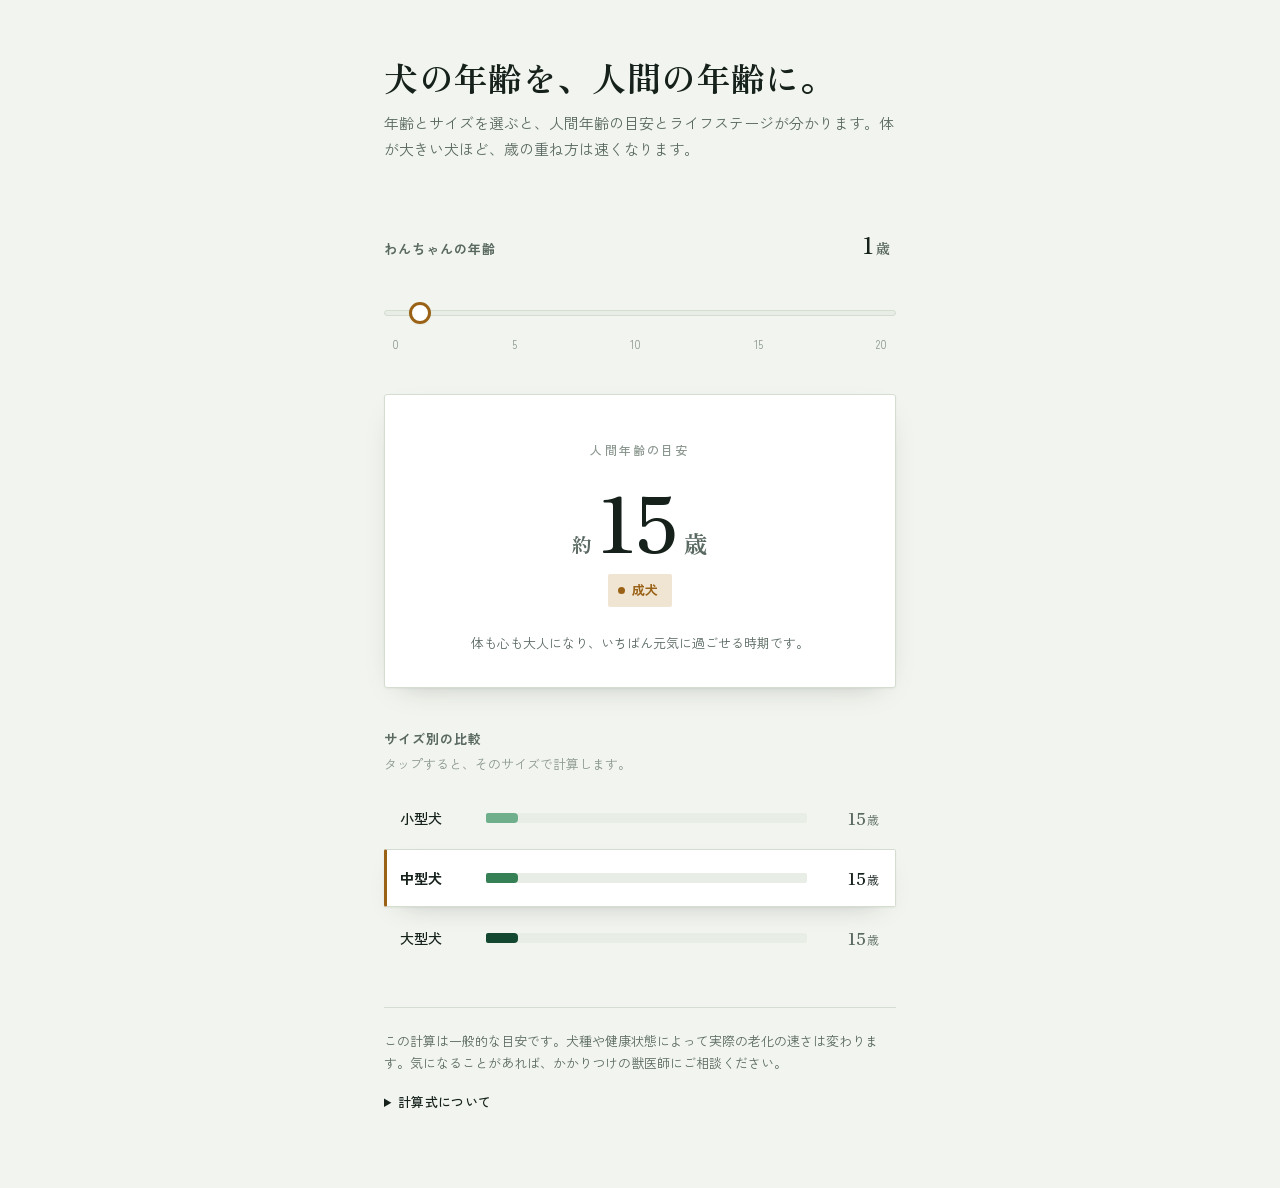
==== index.html @ 64c9a4f4 "年齢計算のHTML版を追加 インストール不要でブラウザだけで動くindex.htmlを追加。スライダーで 年齢を変えるとその場で再計算し、小型・中型・大型の結果を並べて 比較できる。比較バーがそのまま" ====
<!doctype html>
<html lang="ja">
<head>
<meta charset="utf-8">
<meta name="viewport" content="width=device-width, initial-scale=1">
<title>犬の年齢計算</title>
<meta name="description" content="犬の年齢とサイズから、人間年齢の目安とライフステージを計算します。">
<link rel="preconnect" href="https://fonts.googleapis.com">
<link rel="preconnect" href="https://fonts.gstatic.com" crossorigin>
<link rel="stylesheet" href="https://fonts.googleapis.com/css2?family=Zen+Kaku+Gothic+New:wght@400;500;700&family=Zen+Old+Mincho:wght@600;700&display=swap">
<style>
:root {
  --ground:      #F2F5EF;
  --surface:     #FFFFFF;
  --sunk:        #E8EDE5;
  --line:        #D5DDD1;
  --line-strong: #BDC8B9;
  --ink:         #16211B;
  --ink-soft:    #5A6961;
  --ink-faint:   #8B978F;
  --amber:       #9A6216;
  --amber-sunk:  #F0E4D2;
  --size-1:      #6FAF8C;
  --size-2:      #358055;
  --size-3:      #14472F;
  --shadow: 0 1px 2px rgba(22,33,27,.05), 0 10px 30px -18px rgba(22,33,27,.35);
}
@media (prefers-color-scheme: dark) {
  :root:not([data-theme="light"]) {
    --ground:      #0E1411;
    --surface:     #171F1A;
    --sunk:        #121815;
    --line:        #283329;
    --line-strong: #3A4A3D;
    --ink:         #E6EDE7;
    --ink-soft:    #97A59C;
    --ink-faint:   #6C7A72;
    --amber:       #D9A24F;
    --amber-sunk:  #2E2517;
    --size-1:      #2F6B4C;
    --size-2:      #5CB183;
    --size-3:      #9FE9C0;
    --shadow: 0 1px 2px rgba(0,0,0,.5), 0 10px 30px -18px rgba(0,0,0,.8);
  }
}
:root[data-theme="dark"] {
  --ground:      #0E1411;
  --surface:     #171F1A;
  --sunk:        #121815;
  --line:        #283329;
  --line-strong: #3A4A3D;
  --ink:         #E6EDE7;
  --ink-soft:    #97A59C;
  --ink-faint:   #6C7A72;
  --amber:       #D9A24F;
  --amber-sunk:  #2E2517;
  --size-1:      #2F6B4C;
  --size-2:      #5CB183;
  --size-3:      #9FE9C0;
  --shadow: 0 1px 2px rgba(0,0,0,.5), 0 10px 30px -18px rgba(0,0,0,.8);
}

* { box-sizing: border-box; }

body {
  margin: 0;
  background: var(--ground);
  color: var(--ink);
  font-family: "Zen Kaku Gothic New", system-ui, -apple-system, "Hiragino Kaku Gothic ProN", "Yu Gothic", sans-serif;
  font-size: 16px;
  line-height: 1.75;
  -webkit-font-smoothing: antialiased;
}

.page {
  max-width: 560px;
  margin: 0 auto;
  padding: 56px 24px 72px;
  display: flex;
  flex-direction: column;
  gap: 40px;
}

/* ---- header ---- */

.masthead { display: flex; flex-direction: column; gap: 10px; }

h1 {
  font-family: "Zen Old Mincho", "Hiragino Mincho ProN", "Yu Mincho", serif;
  font-weight: 700;
  font-size: 34px;
  line-height: 1.3;
  letter-spacing: .02em;
  margin: 0;
  text-wrap: balance;
}

.lede {
  margin: 0;
  color: var(--ink-soft);
  font-size: 15px;
  max-width: 34em;
}

/* ---- shared field chrome ---- */

.field { display: flex; flex-direction: column; gap: 14px; }

.field-head {
  display: flex;
  align-items: baseline;
  justify-content: space-between;
  gap: 16px;
}

.label {
  font-size: 13px;
  font-weight: 700;
  letter-spacing: .08em;
  color: var(--ink-soft);
  margin: 0;
}

.readout {
  font-family: "Zen Old Mincho", "Hiragino Mincho ProN", "Yu Mincho", serif;
  font-weight: 700;
  font-size: 22px;
  font-variant-numeric: tabular-nums;
  letter-spacing: .01em;
}
.readout .unit { font-size: 14px; color: var(--ink-soft); margin-left: 2px; }
.readout .months { font-size: 13px; color: var(--ink-faint); font-family: inherit; margin-left: 6px; }

/* ---- age slider ---- */

.slider-wrap { display: flex; flex-direction: column; gap: 8px; }

input[type="range"] {
  -webkit-appearance: none;
  appearance: none;
  width: 100%;
  height: 28px;
  margin: 0;
  background: transparent;
  cursor: pointer;
}
input[type="range"]::-webkit-slider-runnable-track {
  height: 6px;
  border-radius: 3px;
  background: var(--sunk);
  border: 1px solid var(--line);
}
input[type="range"]::-moz-range-track {
  height: 6px;
  border-radius: 3px;
  background: var(--sunk);
  border: 1px solid var(--line);
}
input[type="range"]::-webkit-slider-thumb {
  -webkit-appearance: none;
  appearance: none;
  width: 22px;
  height: 22px;
  margin-top: -9px;
  border-radius: 50%;
  background: var(--surface);
  border: 3px solid var(--amber);
  box-shadow: var(--shadow);
}
input[type="range"]::-moz-range-thumb {
  width: 22px;
  height: 22px;
  border-radius: 50%;
  background: var(--surface);
  border: 3px solid var(--amber);
  box-shadow: var(--shadow);
}
input[type="range"]:focus-visible::-webkit-slider-thumb { outline: 2px solid var(--amber); outline-offset: 3px; }
input[type="range"]:focus-visible::-moz-range-thumb { outline: 2px solid var(--amber); outline-offset: 3px; }

.ticks {
  display: flex;
  justify-content: space-between;
  padding: 0 9px; /* スライダーつまみの可動域に合わせる */
  font-size: 11px;
  color: var(--ink-faint);
  font-variant-numeric: tabular-nums;
  letter-spacing: .04em;
}

/* ---- result plate ---- */

.result {
  background: var(--surface);
  border: 1px solid var(--line);
  border-radius: 3px;
  box-shadow: var(--shadow);
  padding: 32px 28px;
  display: flex;
  flex-direction: column;
  gap: 4px;
  align-items: center;
  text-align: center;
}

.result-label {
  font-size: 12px;
  font-weight: 500;
  letter-spacing: .18em;
  color: var(--ink-faint);
}

.result-figure {
  font-family: "Zen Old Mincho", "Hiragino Mincho ProN", "Yu Mincho", serif;
  font-weight: 700;
  display: flex;
  align-items: baseline;
  gap: 6px;
  line-height: 1;
  margin: 6px 0 2px;
}
.result-figure .approx { font-size: 20px; color: var(--ink-soft); }
.result-figure .num {
  font-size: 76px;
  font-variant-numeric: tabular-nums;
  letter-spacing: -.01em;
}
.result-figure .unit { font-size: 24px; color: var(--ink-soft); }

.stage {
  display: inline-flex;
  align-items: center;
  gap: 7px;
  padding: 5px 13px 5px 10px;
  border-radius: 2px;
  background: var(--amber-sunk);
  color: var(--amber);
  font-size: 13px;
  font-weight: 700;
  letter-spacing: .06em;
  margin-top: 10px;
}
.stage::before {
  content: "";
  width: 7px;
  height: 7px;
  border-radius: 50%;
  background: currentColor;
}

.stage-note {
  font-size: 13px;
  color: var(--ink-soft);
  margin: 8px 0 0;
  max-width: 30em;
}

/* ---- size comparison / selector ---- */

.compare { display: flex; flex-direction: column; gap: 14px; }

.compare-head { display: flex; flex-direction: column; gap: 2px; }
.compare-note { font-size: 13px; color: var(--ink-faint); margin: 0; }

.rows { display: flex; flex-direction: column; gap: 2px; }

.row { position: relative; }

.row input {
  position: absolute;
  opacity: 0;
  width: 0;
  height: 0;
}

.row label {
  display: grid;
  grid-template-columns: 4.5em 1fr 3.6em;
  align-items: center;
  gap: 14px;
  padding: 13px 16px 13px 13px;
  border: 1px solid transparent;
  border-left: 3px solid transparent;
  border-radius: 2px;
  cursor: pointer;
  background: transparent;
}
.row label:hover { background: var(--sunk); }
.row input:checked + label {
  background: var(--surface);
  border-color: var(--line);
  border-left-color: var(--amber);
  box-shadow: var(--shadow);
}
.row input:focus-visible + label { outline: 2px solid var(--amber); outline-offset: 2px; }

.row-name { font-size: 14px; font-weight: 500; }
.row input:checked + label .row-name { font-weight: 700; }

.bar-track {
  display: block;
  height: 10px;
  border-radius: 2px;
  background: var(--sunk);
  overflow: hidden;
}
.bar-fill {
  display: block;
  height: 100%;
  min-width: 2px;
  border-radius: 0 4px 4px 0;
  transition: width .28s cubic-bezier(.22,.61,.36,1);
}
.row:nth-child(1) .bar-fill { background: var(--size-1); }
.row:nth-child(2) .bar-fill { background: var(--size-2); }
.row:nth-child(3) .bar-fill { background: var(--size-3); }

.row-value {
  font-family: "Zen Old Mincho", "Hiragino Mincho ProN", "Yu Mincho", serif;
  font-weight: 700;
  font-size: 17px;
  font-variant-numeric: tabular-nums;
  text-align: right;
  color: var(--ink-soft);
}
.row input:checked + label .row-value { color: var(--ink); }
.row-value .u { font-size: 12px; font-family: "Zen Kaku Gothic New", sans-serif; font-weight: 400; margin-left: 1px; }

/* ---- footnotes ---- */

.notes {
  border-top: 1px solid var(--line);
  padding-top: 22px;
  display: flex;
  flex-direction: column;
  gap: 14px;
}

.disclaimer { margin: 0; font-size: 13px; color: var(--ink-soft); }

details { font-size: 13px; color: var(--ink-soft); }
summary {
  cursor: pointer;
  font-weight: 500;
  color: var(--ink);
  letter-spacing: .03em;
  padding: 2px 0;
}
summary:focus-visible { outline: 2px solid var(--amber); outline-offset: 3px; border-radius: 2px; }
.formula {
  margin: 12px 0 0;
  padding: 0;
  list-style: none;
  display: flex;
  flex-direction: column;
  gap: 7px;
  font-variant-numeric: tabular-nums;
}
.formula li {
  display: grid;
  grid-template-columns: 6.5em 1fr;
  gap: 10px;
  padding-left: 12px;
  border-left: 1px solid var(--line-strong);
}
.formula dfn { font-style: normal; font-weight: 500; color: var(--ink); }

@media (prefers-reduced-motion: reduce) {
  * { transition: none !important; animation: none !important; }
}

@media (max-width: 420px) {
  .page { padding: 40px 18px 56px; gap: 32px; }
  h1 { font-size: 28px; }
  .result-figure .num { font-size: 62px; }
  .row label { grid-template-columns: 4.2em 1fr 3.4em; gap: 10px; padding-left: 10px; }
}
</style>
</head>
<body>
<main class="page">

  <header class="masthead">
    <h1>犬の年齢を、人間の年齢に。</h1>
    <p class="lede">年齢とサイズを選ぶと、人間年齢の目安とライフステージが分かります。体が大きい犬ほど、歳の重ね方は速くなります。</p>
  </header>

  <section class="field" aria-labelledby="age-label">
    <div class="field-head">
      <p class="label" id="age-label">わんちゃんの年齢</p>
      <p class="readout" aria-hidden="true"><span id="age-out">1</span><span class="unit">歳</span><span class="months" id="age-months"></span></p>
    </div>
    <div class="slider-wrap">
      <input type="range" id="age" min="0" max="20" step="0.25" value="1"
             aria-labelledby="age-label" aria-valuetext="1歳">
      <div class="ticks" aria-hidden="true">
        <span>0</span><span>5</span><span>10</span><span>15</span><span>20</span>
      </div>
    </div>
  </section>

  <section class="result" aria-live="polite">
    <p class="result-label">人間年齢の目安</p>
    <p class="result-figure">
      <span class="approx">約</span><span class="num" id="human-age">15</span><span class="unit">歳</span>
    </p>
    <p class="stage" id="stage">成犬</p>
    <p class="stage-note" id="stage-note">体も心も大人になり、いちばん元気に過ごせる時期です。</p>
  </section>

  <section class="compare">
    <div class="compare-head">
      <p class="label">サイズ別の比較</p>
      <p class="compare-note">タップすると、そのサイズで計算します。</p>
    </div>
    <div class="rows" role="radiogroup" aria-label="犬のサイズ">

      <div class="row">
        <input type="radio" name="size" id="size-s" value="small">
        <label for="size-s">
          <span class="row-name">小型犬</span>
          <span class="bar-track"><span class="bar-fill" data-bar="small" style="width:10%"></span></span>
          <span class="row-value"><span data-val="small">15</span><span class="u">歳</span></span>
        </label>
      </div>

      <div class="row">
        <input type="radio" name="size" id="size-m" value="medium" checked>
        <label for="size-m">
          <span class="row-name">中型犬</span>
          <span class="bar-track"><span class="bar-fill" data-bar="medium" style="width:10%"></span></span>
          <span class="row-value"><span data-val="medium">15</span><span class="u">歳</span></span>
        </label>
      </div>

      <div class="row">
        <input type="radio" name="size" id="size-l" value="large">
        <label for="size-l">
          <span class="row-name">大型犬</span>
          <span class="bar-track"><span class="bar-fill" data-bar="large" style="width:10%"></span></span>
          <span class="row-value"><span data-val="large">15</span><span class="u">歳</span></span>
        </label>
      </div>

    </div>
  </section>

  <section class="notes">
    <p class="disclaimer">この計算は一般的な目安です。犬種や健康状態によって実際の老化の速さは変わります。気になることがあれば、かかりつけの獣医師にご相談ください。</p>
    <details>
      <summary>計算式について</summary>
      <ul class="formula">
        <li><dfn>1歳まで</dfn><span>年齢 × 15</span></li>
        <li><dfn>1〜2歳</dfn><span>15 + (年齢 − 1) × 9</span></li>
        <li><dfn>2歳以降</dfn><span>24 + (年齢 − 2) × 4（小型）／ 5（中型）／ 7（大型）</span></li>
      </ul>
    </details>
  </section>

</main>

<script>
(function () {
  "use strict";

  var PER_YEAR = { small: 4, medium: 5, large: 7 };
  var SIZE_LABEL = { small: "小型犬", medium: "中型犬", large: "大型犬" };
  var BAR_MAX = 150; // 20歳・大型犬 = 150歳ぶん。全サイズ共通の目盛り。

  var STAGES = [
    { until: 1,        name: "子犬",   note: "体も心も大きく育つ時期。人間でいえば子どもから思春期にあたります。" },
    { until: 7,        name: "成犬",   note: "体も心も大人になり、いちばん元気に過ごせる時期です。" },
    { until: Infinity, name: "シニア犬", note: "少しずつ落ち着いてくる時期。健康診断の回数を増やすと安心です。" }
  ];

  function humanAge(age, size) {
    if (age <= 1) return age * 15;
    if (age <= 2) return 15 + (age - 1) * 9;
    return 24 + (age - 2) * PER_YEAR[size];
  }

  function stageFor(age) {
    for (var i = 0; i < STAGES.length; i++) {
      if (age < STAGES[i].until) return STAGES[i];
    }
    return STAGES[STAGES.length - 1];
  }

  var slider    = document.getElementById("age");
  var ageOut    = document.getElementById("age-out");
  var ageMonths = document.getElementById("age-months");
  var humanOut  = document.getElementById("human-age");
  var stageEl   = document.getElementById("stage");
  var stageNote = document.getElementById("stage-note");

  function render() {
    var age  = parseFloat(slider.value);
    var size = document.querySelector('input[name="size"]:checked').value;

    // 年齢の表示。1歳未満は月齢を添える。
    ageOut.textContent = Number.isInteger(age) ? String(age) : age.toFixed(2).replace(/0$/, "");
    ageMonths.textContent = age > 0 && age < 1 ? "（約" + Math.round(age * 12) + "か月）" : "";
    slider.setAttribute("aria-valuetext", ageOut.textContent + "歳、" + SIZE_LABEL[size]);

    humanOut.textContent = String(Math.round(humanAge(age, size)));

    var stage = stageFor(age);
    stageEl.textContent = stage.name;
    stageNote.textContent = stage.note;

    Object.keys(PER_YEAR).forEach(function (key) {
      var value = humanAge(age, key);
      document.querySelector('[data-bar="' + key + '"]').style.width =
        Math.max(value / BAR_MAX * 100, 0) + "%";
      document.querySelector('[data-val="' + key + '"]').textContent = String(Math.round(value));
    });
  }

  slider.addEventListener("input", render);
  Array.prototype.forEach.call(document.querySelectorAll('input[name="size"]'), function (radio) {
    radio.addEventListener("change", render);
  });

  render();
})();
</script>
</body>
</html>
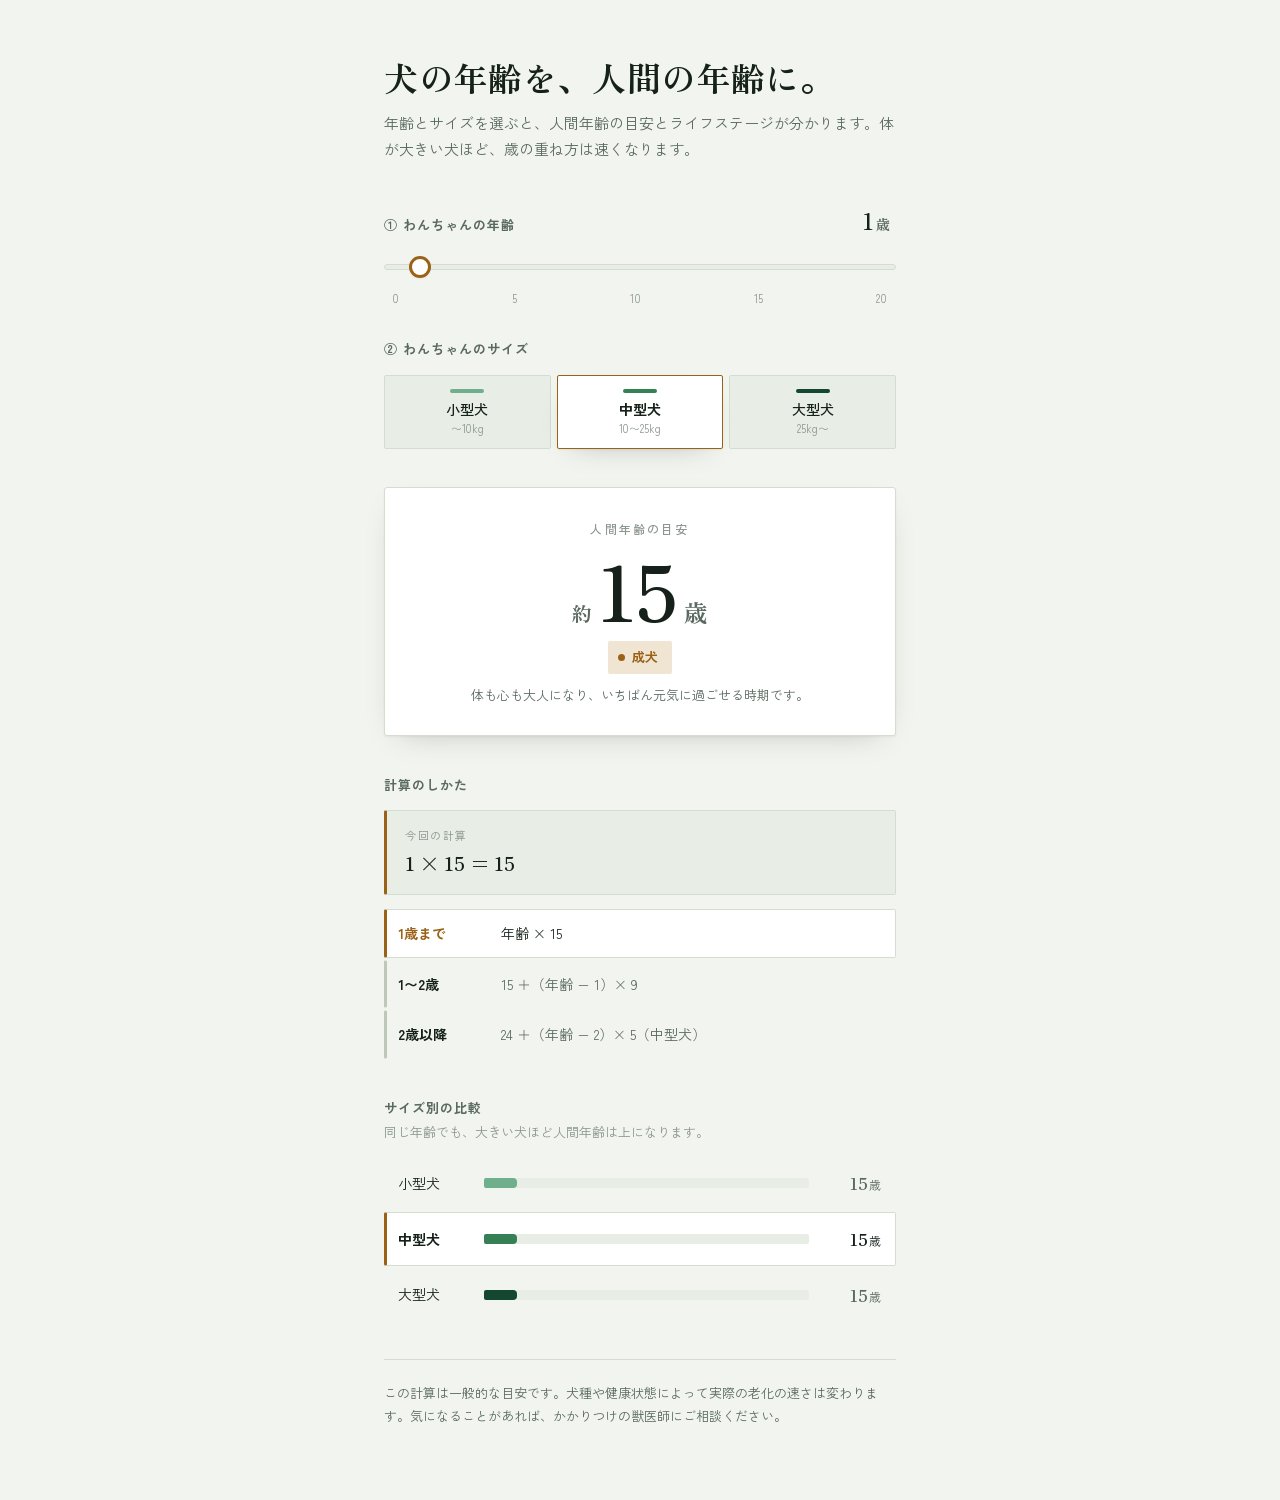
==== commit 302ab840: "サイズ選択を入力欄として前面に出し、計算式を常時表示に サイズが結果の下の「比較」に埋もれて選べると分かりづらかったため、 年齢スライダーの隣に体重の目安つきの選択ボタンとして配置。 折りたたみに隠れ" ====
--- a/index.html
+++ b/index.html
@@ -78,12 +78,8 @@
   padding: 56px 24px 72px;
   display: flex;
   flex-direction: column;
-  gap: 40px;
-}
-
-/* ---- header ---- */
-
-.masthead { display: flex; flex-direction: column; gap: 10px; }
+  gap: 38px;
+}
 
 h1 {
   font-family: "Zen Old Mincho", "Hiragino Mincho ProN", "Yu Mincho", serif;
@@ -91,7 +87,7 @@
   font-size: 34px;
   line-height: 1.3;
   letter-spacing: .02em;
-  margin: 0;
+  margin: 0 0 10px;
   text-wrap: balance;
 }
 
@@ -100,17 +96,6 @@
   color: var(--ink-soft);
   font-size: 15px;
   max-width: 34em;
-}
-
-/* ---- shared field chrome ---- */
-
-.field { display: flex; flex-direction: column; gap: 14px; }
-
-.field-head {
-  display: flex;
-  align-items: baseline;
-  justify-content: space-between;
-  gap: 16px;
 }
 
 .label {
@@ -121,17 +106,28 @@
   margin: 0;
 }
 
+/* ---- inputs ---- */
+
+.inputs { display: flex; flex-direction: column; gap: 30px; }
+
+.field { display: flex; flex-direction: column; gap: 14px; }
+
+.field-head {
+  display: flex;
+  align-items: baseline;
+  justify-content: space-between;
+  gap: 16px;
+}
+
 .readout {
   font-family: "Zen Old Mincho", "Hiragino Mincho ProN", "Yu Mincho", serif;
   font-weight: 700;
   font-size: 22px;
   font-variant-numeric: tabular-nums;
-  letter-spacing: .01em;
+  margin: 0;
 }
 .readout .unit { font-size: 14px; color: var(--ink-soft); margin-left: 2px; }
-.readout .months { font-size: 13px; color: var(--ink-faint); font-family: inherit; margin-left: 6px; }
-
-/* ---- age slider ---- */
+.readout .months { font-size: 13px; color: var(--ink-faint); font-family: inherit; font-weight: 400; margin-left: 6px; }
 
 .slider-wrap { display: flex; flex-direction: column; gap: 8px; }
 
@@ -145,34 +141,24 @@
   cursor: pointer;
 }
 input[type="range"]::-webkit-slider-runnable-track {
-  height: 6px;
-  border-radius: 3px;
-  background: var(--sunk);
-  border: 1px solid var(--line);
+  height: 6px; border-radius: 3px;
+  background: var(--sunk); border: 1px solid var(--line);
 }
 input[type="range"]::-moz-range-track {
-  height: 6px;
-  border-radius: 3px;
-  background: var(--sunk);
-  border: 1px solid var(--line);
+  height: 6px; border-radius: 3px;
+  background: var(--sunk); border: 1px solid var(--line);
 }
 input[type="range"]::-webkit-slider-thumb {
-  -webkit-appearance: none;
-  appearance: none;
-  width: 22px;
-  height: 22px;
-  margin-top: -9px;
+  -webkit-appearance: none; appearance: none;
+  width: 22px; height: 22px; margin-top: -9px;
   border-radius: 50%;
-  background: var(--surface);
-  border: 3px solid var(--amber);
+  background: var(--surface); border: 3px solid var(--amber);
   box-shadow: var(--shadow);
 }
 input[type="range"]::-moz-range-thumb {
-  width: 22px;
-  height: 22px;
+  width: 22px; height: 22px;
   border-radius: 50%;
-  background: var(--surface);
-  border: 3px solid var(--amber);
+  background: var(--surface); border: 3px solid var(--amber);
   box-shadow: var(--shadow);
 }
 input[type="range"]:focus-visible::-webkit-slider-thumb { outline: 2px solid var(--amber); outline-offset: 3px; }
@@ -188,6 +174,54 @@
   letter-spacing: .04em;
 }
 
+/* ---- size selector (segmented) ---- */
+
+.segmented {
+  display: grid;
+  grid-template-columns: repeat(3, 1fr);
+  gap: 6px;
+}
+
+.seg { position: relative; display: flex; }
+.seg input { position: absolute; opacity: 0; width: 0; height: 0; }
+
+.seg label {
+  flex: 1;
+  display: flex;
+  flex-direction: column;
+  align-items: center;
+  gap: 1px;
+  padding: 13px 8px 12px;
+  border: 1px solid var(--line);
+  border-radius: 2px;
+  background: var(--sunk);
+  cursor: pointer;
+  text-align: center;
+  transition: background .15s ease, border-color .15s ease;
+}
+.seg label:hover { border-color: var(--line-strong); }
+.seg input:checked + label {
+  background: var(--surface);
+  border-color: var(--amber);
+  box-shadow: var(--shadow);
+}
+.seg input:focus-visible + label { outline: 2px solid var(--amber); outline-offset: 2px; }
+
+.seg-swatch {
+  width: 100%;
+  max-width: 34px;
+  height: 4px;
+  border-radius: 2px;
+  margin-bottom: 6px;
+}
+.seg:nth-child(1) .seg-swatch { background: var(--size-1); }
+.seg:nth-child(2) .seg-swatch { background: var(--size-2); }
+.seg:nth-child(3) .seg-swatch { background: var(--size-3); }
+
+.seg-name { font-size: 14px; font-weight: 500; line-height: 1.4; }
+.seg input:checked + label .seg-name { font-weight: 700; }
+.seg-sub { font-size: 11px; color: var(--ink-faint); font-variant-numeric: tabular-nums; line-height: 1.4; }
+
 /* ---- result plate ---- */
 
 .result {
@@ -195,10 +229,9 @@
   border: 1px solid var(--line);
   border-radius: 3px;
   box-shadow: var(--shadow);
-  padding: 32px 28px;
+  padding: 30px 28px 28px;
   display: flex;
   flex-direction: column;
-  gap: 4px;
   align-items: center;
   text-align: center;
 }
@@ -208,6 +241,7 @@
   font-weight: 500;
   letter-spacing: .18em;
   color: var(--ink-faint);
+  margin: 0;
 }
 
 .result-figure {
@@ -217,14 +251,10 @@
   align-items: baseline;
   gap: 6px;
   line-height: 1;
-  margin: 6px 0 2px;
+  margin: 12px 0 0;
 }
 .result-figure .approx { font-size: 20px; color: var(--ink-soft); }
-.result-figure .num {
-  font-size: 76px;
-  font-variant-numeric: tabular-nums;
-  letter-spacing: -.01em;
-}
+.result-figure .num { font-size: 76px; font-variant-numeric: tabular-nums; letter-spacing: -.01em; }
 .result-figure .unit { font-size: 24px; color: var(--ink-soft); }
 
 .stage {
@@ -238,64 +268,93 @@
   font-size: 13px;
   font-weight: 700;
   letter-spacing: .06em;
-  margin-top: 10px;
+  margin: 14px 0 0;
 }
 .stage::before {
   content: "";
-  width: 7px;
-  height: 7px;
+  width: 7px; height: 7px;
   border-radius: 50%;
   background: currentColor;
 }
 
-.stage-note {
-  font-size: 13px;
+.stage-note { font-size: 13px; color: var(--ink-soft); margin: 10px 0 0; max-width: 30em; }
+
+/* ---- how it's calculated ---- */
+
+.method { display: flex; flex-direction: column; gap: 14px; }
+
+.worked {
+  background: var(--sunk);
+  border: 1px solid var(--line);
+  border-left: 3px solid var(--amber);
+  border-radius: 2px;
+  padding: 15px 18px;
+  display: flex;
+  flex-direction: column;
+  gap: 3px;
+}
+.worked-label { font-size: 11px; letter-spacing: .14em; color: var(--ink-faint); }
+.worked-expr {
+  font-family: "Zen Old Mincho", "Hiragino Mincho ProN", "Yu Mincho", serif;
+  font-weight: 700;
+  font-size: 19px;
+  font-variant-numeric: tabular-nums;
+  line-height: 1.5;
+  overflow-x: auto;
+  white-space: nowrap;
+  padding-bottom: 2px;
+}
+
+.rules { margin: 0; padding: 0; list-style: none; display: flex; flex-direction: column; gap: 2px; }
+
+.rule {
+  display: grid;
+  grid-template-columns: 6.5em 1fr;
+  gap: 12px;
+  align-items: baseline;
+  padding: 11px 14px 11px 11px;
+  border: 1px solid transparent;
+  border-left: 3px solid var(--line-strong);
+  border-radius: 2px;
+  font-size: 14px;
   color: var(--ink-soft);
-  margin: 8px 0 0;
-  max-width: 30em;
-}
-
-/* ---- size comparison / selector ---- */
-
-.compare { display: flex; flex-direction: column; gap: 14px; }
-
-.compare-head { display: flex; flex-direction: column; gap: 2px; }
-.compare-note { font-size: 13px; color: var(--ink-faint); margin: 0; }
+  font-variant-numeric: tabular-nums;
+}
+.rule[data-active="true"] {
+  background: var(--surface);
+  border-color: var(--line);
+  border-left-color: var(--amber);
+  color: var(--ink);
+}
+.rule dfn { font-style: normal; font-weight: 700; color: var(--ink); }
+.rule[data-active="true"] dfn { color: var(--amber); }
+.rule-expr { overflow-x: auto; }
+
+/* ---- size comparison ---- */
+
+.compare { display: flex; flex-direction: column; gap: 12px; }
+.compare-note { font-size: 13px; color: var(--ink-faint); margin: 2px 0 0; }
 
 .rows { display: flex; flex-direction: column; gap: 2px; }
 
-.row { position: relative; }
-
-.row input {
-  position: absolute;
-  opacity: 0;
-  width: 0;
-  height: 0;
-}
-
-.row label {
+.crow {
   display: grid;
   grid-template-columns: 4.5em 1fr 3.6em;
   align-items: center;
   gap: 14px;
-  padding: 13px 16px 13px 13px;
+  padding: 11px 14px 11px 11px;
   border: 1px solid transparent;
   border-left: 3px solid transparent;
   border-radius: 2px;
-  cursor: pointer;
-  background: transparent;
-}
-.row label:hover { background: var(--sunk); }
-.row input:checked + label {
+}
+.crow[data-active="true"] {
   background: var(--surface);
   border-color: var(--line);
   border-left-color: var(--amber);
-  box-shadow: var(--shadow);
-}
-.row input:focus-visible + label { outline: 2px solid var(--amber); outline-offset: 2px; }
-
-.row-name { font-size: 14px; font-weight: 500; }
-.row input:checked + label .row-name { font-weight: 700; }
+}
+
+.crow-name { font-size: 14px; }
+.crow[data-active="true"] .crow-name { font-weight: 700; }
 
 .bar-track {
   display: block;
@@ -311,11 +370,11 @@
   border-radius: 0 4px 4px 0;
   transition: width .28s cubic-bezier(.22,.61,.36,1);
 }
-.row:nth-child(1) .bar-fill { background: var(--size-1); }
-.row:nth-child(2) .bar-fill { background: var(--size-2); }
-.row:nth-child(3) .bar-fill { background: var(--size-3); }
-
-.row-value {
+.crow:nth-child(1) .bar-fill { background: var(--size-1); }
+.crow:nth-child(2) .bar-fill { background: var(--size-2); }
+.crow:nth-child(3) .bar-fill { background: var(--size-3); }
+
+.crow-value {
   font-family: "Zen Old Mincho", "Hiragino Mincho ProN", "Yu Mincho", serif;
   font-weight: 700;
   font-size: 17px;
@@ -323,80 +382,94 @@
   text-align: right;
   color: var(--ink-soft);
 }
-.row input:checked + label .row-value { color: var(--ink); }
-.row-value .u { font-size: 12px; font-family: "Zen Kaku Gothic New", sans-serif; font-weight: 400; margin-left: 1px; }
-
-/* ---- footnotes ---- */
-
-.notes {
+.crow[data-active="true"] .crow-value { color: var(--ink); }
+.crow-value .u { font-size: 12px; font-family: "Zen Kaku Gothic New", sans-serif; font-weight: 400; margin-left: 1px; }
+
+/* ---- footer ---- */
+
+.disclaimer {
   border-top: 1px solid var(--line);
   padding-top: 22px;
-  display: flex;
-  flex-direction: column;
-  gap: 14px;
-}
-
-.disclaimer { margin: 0; font-size: 13px; color: var(--ink-soft); }
-
-details { font-size: 13px; color: var(--ink-soft); }
-summary {
-  cursor: pointer;
-  font-weight: 500;
-  color: var(--ink);
-  letter-spacing: .03em;
-  padding: 2px 0;
-}
-summary:focus-visible { outline: 2px solid var(--amber); outline-offset: 3px; border-radius: 2px; }
-.formula {
-  margin: 12px 0 0;
-  padding: 0;
-  list-style: none;
-  display: flex;
-  flex-direction: column;
-  gap: 7px;
-  font-variant-numeric: tabular-nums;
-}
-.formula li {
-  display: grid;
-  grid-template-columns: 6.5em 1fr;
-  gap: 10px;
-  padding-left: 12px;
-  border-left: 1px solid var(--line-strong);
-}
-.formula dfn { font-style: normal; font-weight: 500; color: var(--ink); }
+  margin: 0;
+  font-size: 13px;
+  color: var(--ink-soft);
+}
 
 @media (prefers-reduced-motion: reduce) {
   * { transition: none !important; animation: none !important; }
 }
 
 @media (max-width: 420px) {
-  .page { padding: 40px 18px 56px; gap: 32px; }
+  .page { padding: 40px 18px 56px; gap: 30px; }
   h1 { font-size: 28px; }
   .result-figure .num { font-size: 62px; }
-  .row label { grid-template-columns: 4.2em 1fr 3.4em; gap: 10px; padding-left: 10px; }
+  .result { padding: 26px 18px 24px; }
+  .worked-expr { font-size: 16px; }
+  .rule { grid-template-columns: 5.5em 1fr; gap: 8px; font-size: 13px; }
+  .crow { grid-template-columns: 4.2em 1fr 3.4em; gap: 10px; }
+  .seg label { padding: 11px 4px 10px; }
+  .seg-name { font-size: 13px; }
 }
 </style>
 </head>
 <body>
 <main class="page">
 
-  <header class="masthead">
+  <header>
     <h1>犬の年齢を、人間の年齢に。</h1>
     <p class="lede">年齢とサイズを選ぶと、人間年齢の目安とライフステージが分かります。体が大きい犬ほど、歳の重ね方は速くなります。</p>
   </header>
 
-  <section class="field" aria-labelledby="age-label">
-    <div class="field-head">
-      <p class="label" id="age-label">わんちゃんの年齢</p>
-      <p class="readout" aria-hidden="true"><span id="age-out">1</span><span class="unit">歳</span><span class="months" id="age-months"></span></p>
-    </div>
-    <div class="slider-wrap">
-      <input type="range" id="age" min="0" max="20" step="0.25" value="1"
-             aria-labelledby="age-label" aria-valuetext="1歳">
-      <div class="ticks" aria-hidden="true">
-        <span>0</span><span>5</span><span>10</span><span>15</span><span>20</span>
+  <section class="inputs">
+
+    <div class="field">
+      <div class="field-head">
+        <p class="label" id="age-label">① わんちゃんの年齢</p>
+        <p class="readout" aria-hidden="true"><span id="age-out">1</span><span class="unit">歳</span><span class="months" id="age-months"></span></p>
+      </div>
+      <div class="slider-wrap">
+        <input type="range" id="age" min="0" max="20" step="0.25" value="1"
+               aria-labelledby="age-label" aria-valuetext="1歳">
+        <div class="ticks" aria-hidden="true">
+          <span>0</span><span>5</span><span>10</span><span>15</span><span>20</span>
+        </div>
       </div>
     </div>
+
+    <div class="field">
+      <p class="label" id="size-label">② わんちゃんのサイズ</p>
+      <div class="segmented" role="radiogroup" aria-labelledby="size-label">
+
+        <div class="seg">
+          <input type="radio" name="size" id="size-s" value="small">
+          <label for="size-s">
+            <span class="seg-swatch" aria-hidden="true"></span>
+            <span class="seg-name">小型犬</span>
+            <span class="seg-sub">〜10kg</span>
+          </label>
+        </div>
+
+        <div class="seg">
+          <input type="radio" name="size" id="size-m" value="medium" checked>
+          <label for="size-m">
+            <span class="seg-swatch" aria-hidden="true"></span>
+            <span class="seg-name">中型犬</span>
+            <span class="seg-sub">10〜25kg</span>
+          </label>
+        </div>
+
+        <div class="seg">
+          <input type="radio" name="size" id="size-l" value="large">
+          <label for="size-l">
+            <span class="seg-swatch" aria-hidden="true"></span>
+            <span class="seg-name">大型犬</span>
+            <span class="seg-sub">25kg〜</span>
+          </label>
+        </div>
+
+      </div>
+    </div>
+
   </section>
 
   <section class="result" aria-live="polite">
@@ -408,54 +481,50 @@
     <p class="stage-note" id="stage-note">体も心も大人になり、いちばん元気に過ごせる時期です。</p>
   </section>
 
+  <section class="method">
+    <p class="label">計算のしかた</p>
+
+    <div class="worked">
+      <span class="worked-label">今回の計算</span>
+      <span class="worked-expr" id="worked">1 × 15 ＝ 15</span>
+    </div>
+
+    <ul class="rules">
+      <li class="rule" id="rule-0"><dfn>1歳まで</dfn><span class="rule-expr">年齢 × 15</span></li>
+      <li class="rule" id="rule-1"><dfn>1〜2歳</dfn><span class="rule-expr">15 ＋（年齢 − 1）× 9</span></li>
+      <li class="rule" id="rule-2"><dfn>2歳以降</dfn><span class="rule-expr">24 ＋（年齢 − 2）× <span id="rule-mult">5</span><span id="rule-mult-note"></span></span></li>
+    </ul>
+  </section>
+
   <section class="compare">
-    <div class="compare-head">
+    <div>
       <p class="label">サイズ別の比較</p>
-      <p class="compare-note">タップすると、そのサイズで計算します。</p>
+      <p class="compare-note">同じ年齢でも、大きい犬ほど人間年齢は上になります。</p>
     </div>
-    <div class="rows" role="radiogroup" aria-label="犬のサイズ">
-
-      <div class="row">
-        <input type="radio" name="size" id="size-s" value="small">
-        <label for="size-s">
-          <span class="row-name">小型犬</span>
-          <span class="bar-track"><span class="bar-fill" data-bar="small" style="width:10%"></span></span>
-          <span class="row-value"><span data-val="small">15</span><span class="u">歳</span></span>
-        </label>
+    <div class="rows">
+
+      <div class="crow" data-row="small">
+        <span class="crow-name">小型犬</span>
+        <span class="bar-track"><span class="bar-fill" data-bar="small" style="width:10%"></span></span>
+        <span class="crow-value"><span data-val="small">15</span><span class="u">歳</span></span>
       </div>
 
-      <div class="row">
-        <input type="radio" name="size" id="size-m" value="medium" checked>
-        <label for="size-m">
-          <span class="row-name">中型犬</span>
-          <span class="bar-track"><span class="bar-fill" data-bar="medium" style="width:10%"></span></span>
-          <span class="row-value"><span data-val="medium">15</span><span class="u">歳</span></span>
-        </label>
+      <div class="crow" data-row="medium">
+        <span class="crow-name">中型犬</span>
+        <span class="bar-track"><span class="bar-fill" data-bar="medium" style="width:10%"></span></span>
+        <span class="crow-value"><span data-val="medium">15</span><span class="u">歳</span></span>
       </div>
 
-      <div class="row">
-        <input type="radio" name="size" id="size-l" value="large">
-        <label for="size-l">
-          <span class="row-name">大型犬</span>
-          <span class="bar-track"><span class="bar-fill" data-bar="large" style="width:10%"></span></span>
-          <span class="row-value"><span data-val="large">15</span><span class="u">歳</span></span>
-        </label>
+      <div class="crow" data-row="large">
+        <span class="crow-name">大型犬</span>
+        <span class="bar-track"><span class="bar-fill" data-bar="large" style="width:10%"></span></span>
+        <span class="crow-value"><span data-val="large">15</span><span class="u">歳</span></span>
       </div>
 
     </div>
   </section>
 
-  <section class="notes">
-    <p class="disclaimer">この計算は一般的な目安です。犬種や健康状態によって実際の老化の速さは変わります。気になることがあれば、かかりつけの獣医師にご相談ください。</p>
-    <details>
-      <summary>計算式について</summary>
-      <ul class="formula">
-        <li><dfn>1歳まで</dfn><span>年齢 × 15</span></li>
-        <li><dfn>1〜2歳</dfn><span>15 + (年齢 − 1) × 9</span></li>
-        <li><dfn>2歳以降</dfn><span>24 + (年齢 − 2) × 4（小型）／ 5（中型）／ 7（大型）</span></li>
-      </ul>
-    </details>
-  </section>
+  <p class="disclaimer">この計算は一般的な目安です。犬種や健康状態によって実際の老化の速さは変わります。気になることがあれば、かかりつけの獣医師にご相談ください。</p>
 
 </main>
 
@@ -463,13 +532,14 @@
 (function () {
   "use strict";
 
-  var PER_YEAR = { small: 4, medium: 5, large: 7 };
+  var PER_YEAR   = { small: 4, medium: 5, large: 7 };
   var SIZE_LABEL = { small: "小型犬", medium: "中型犬", large: "大型犬" };
-  var BAR_MAX = 150; // 20歳・大型犬 = 150歳ぶん。全サイズ共通の目盛り。
+  var SIZES      = ["small", "medium", "large"];
+  var BAR_MAX    = 150; // 20歳・大型犬 = 150歳ぶん。全サイズ共通の目盛り。
 
   var STAGES = [
-    { until: 1,        name: "子犬",   note: "体も心も大きく育つ時期。人間でいえば子どもから思春期にあたります。" },
-    { until: 7,        name: "成犬",   note: "体も心も大人になり、いちばん元気に過ごせる時期です。" },
+    { until: 1,        name: "子犬",    note: "体も心も大きく育つ時期。人間でいえば子どもから思春期にあたります。" },
+    { until: 7,        name: "成犬",    note: "体も心も大人になり、いちばん元気に過ごせる時期です。" },
     { until: Infinity, name: "シニア犬", note: "少しずつ落ち着いてくる時期。健康診断の回数を増やすと安心です。" }
   ];
 
@@ -477,6 +547,13 @@
     if (age <= 1) return age * 15;
     if (age <= 2) return 15 + (age - 1) * 9;
     return 24 + (age - 2) * PER_YEAR[size];
+  }
+
+  // 適用される計算式が3つのうちどれかを返す。
+  function ruleIndex(age) {
+    if (age <= 1) return 0;
+    if (age <= 2) return 1;
+    return 2;
   }
 
   function stageFor(age) {
@@ -486,33 +563,60 @@
     return STAGES[STAGES.length - 1];
   }
 
+  // 末尾の余分な0を落として表示する（5 → "5"、0.5 → "0.5"）。
+  function trim(n) {
+    return String(Math.round(n * 100) / 100);
+  }
+
   var slider    = document.getElementById("age");
   var ageOut    = document.getElementById("age-out");
   var ageMonths = document.getElementById("age-months");
   var humanOut  = document.getElementById("human-age");
   var stageEl   = document.getElementById("stage");
   var stageNote = document.getElementById("stage-note");
+  var worked    = document.getElementById("worked");
+  var ruleMult  = document.getElementById("rule-mult");
+  var ruleNote  = document.getElementById("rule-mult-note");
 
   function render() {
-    var age  = parseFloat(slider.value);
-    var size = document.querySelector('input[name="size"]:checked').value;
-
-    // 年齢の表示。1歳未満は月齢を添える。
-    ageOut.textContent = Number.isInteger(age) ? String(age) : age.toFixed(2).replace(/0$/, "");
+    var age    = parseFloat(slider.value);
+    var size   = document.querySelector('input[name="size"]:checked').value;
+    var result = humanAge(age, size);
+    var shown  = Math.round(result);
+
+    ageOut.textContent = trim(age);
     ageMonths.textContent = age > 0 && age < 1 ? "（約" + Math.round(age * 12) + "か月）" : "";
-    slider.setAttribute("aria-valuetext", ageOut.textContent + "歳、" + SIZE_LABEL[size]);
-
-    humanOut.textContent = String(Math.round(humanAge(age, size)));
+    slider.setAttribute("aria-valuetext", trim(age) + "歳、" + SIZE_LABEL[size]);
+
+    humanOut.textContent = String(shown);
 
     var stage = stageFor(age);
     stageEl.textContent = stage.name;
     stageNote.textContent = stage.note;
 
-    Object.keys(PER_YEAR).forEach(function (key) {
+    // 今回あてはまる式に、実際の数字を入れて表示する。
+    var index = ruleIndex(age);
+    if (index === 0) {
+      worked.textContent = trim(age) + " × 15 ＝ " + shown;
+    } else if (index === 1) {
+      worked.textContent = "15 ＋（" + trim(age) + " − 1）× 9 ＝ " + shown;
+    } else {
+      worked.textContent = "24 ＋（" + trim(age) + " − 2）× " + PER_YEAR[size] + " ＝ " + shown;
+    }
+
+    ruleMult.textContent = String(PER_YEAR[size]);
+    ruleNote.textContent = "（" + SIZE_LABEL[size] + "）";
+
+    for (var i = 0; i < 3; i++) {
+      document.getElementById("rule-" + i).setAttribute("data-active", String(i === index));
+    }
+
+    SIZES.forEach(function (key) {
       var value = humanAge(age, key);
       document.querySelector('[data-bar="' + key + '"]').style.width =
         Math.max(value / BAR_MAX * 100, 0) + "%";
       document.querySelector('[data-val="' + key + '"]').textContent = String(Math.round(value));
+      document.querySelector('[data-row="' + key + '"]').setAttribute("data-active", String(key === size));
     });
   }
 
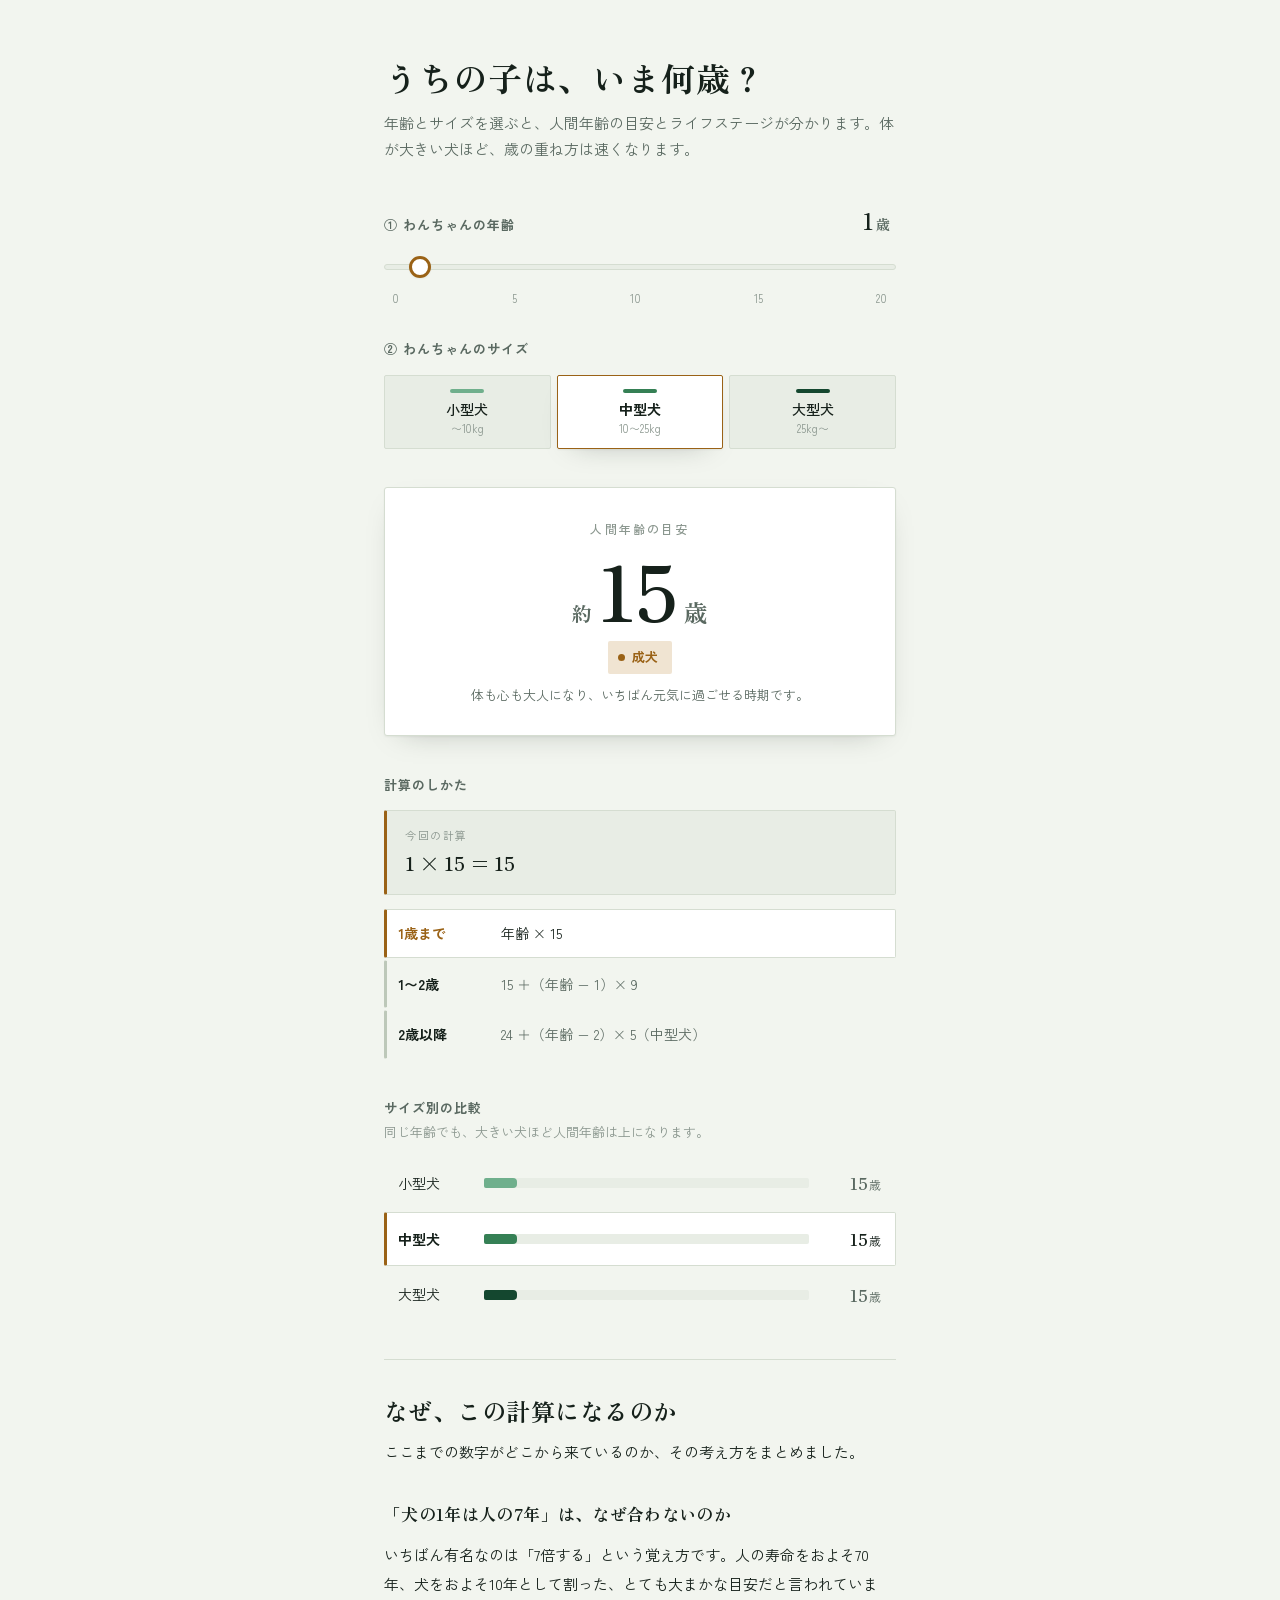
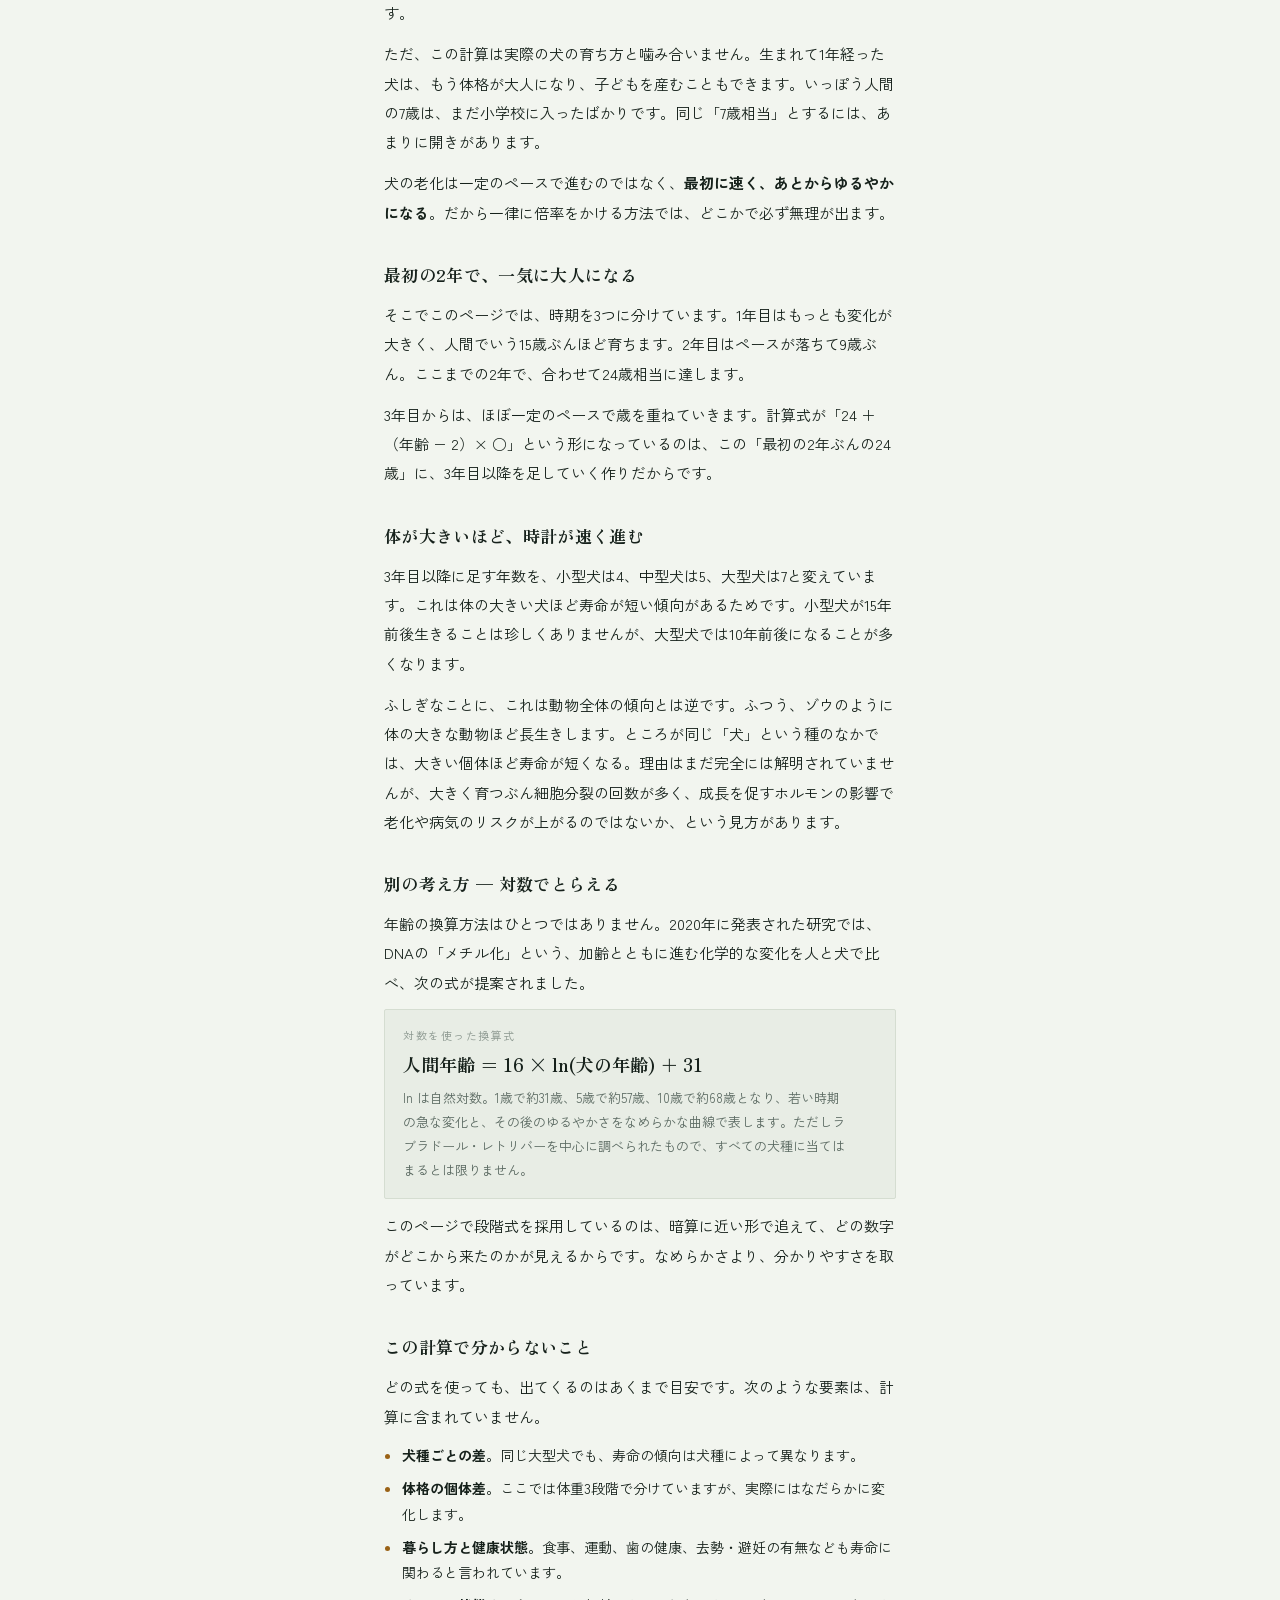
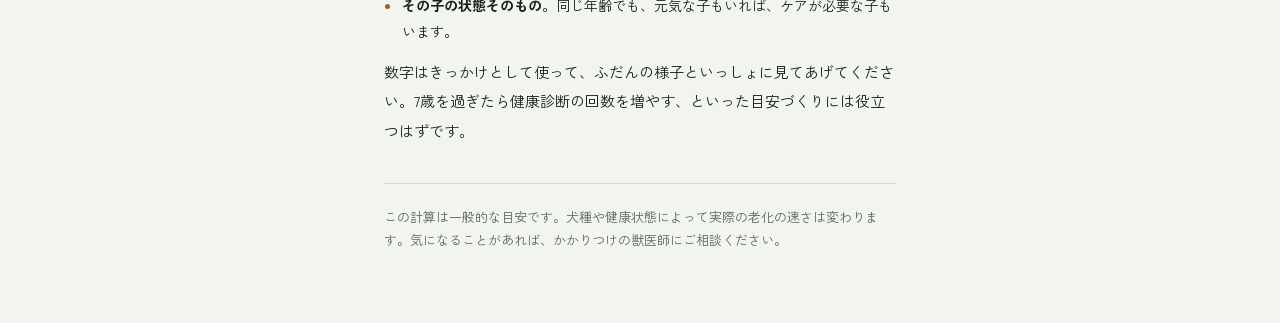
==== commit f6ad7255: "見出しを「うちの子は、いま何歳？」に変更し、解説記事を追加 飼い主が実際に思う問いをそのまま見出しにした。あわせて、換算の 考え方をまとめた読みものを追加。「7倍」が合わない理由、最初の 2年で24歳" ====
--- a/index.html
+++ b/index.html
@@ -385,6 +385,73 @@
 .crow[data-active="true"] .crow-value { color: var(--ink); }
 .crow-value .u { font-size: 12px; font-family: "Zen Kaku Gothic New", sans-serif; font-weight: 400; margin-left: 1px; }
 
+/* ---- article ---- */
+
+.article {
+  border-top: 1px solid var(--line);
+  padding-top: 34px;
+  display: flex;
+  flex-direction: column;
+  gap: 34px;
+}
+
+.article-intro { display: flex; flex-direction: column; gap: 8px; }
+
+.article-title {
+  font-family: "Zen Old Mincho", "Hiragino Mincho ProN", "Yu Mincho", serif;
+  font-weight: 700;
+  font-size: 24px;
+  line-height: 1.45;
+  letter-spacing: .02em;
+  margin: 0;
+  text-wrap: balance;
+}
+
+.article section { display: flex; flex-direction: column; gap: 12px; }
+
+.article h3 {
+  font-family: "Zen Old Mincho", "Hiragino Mincho ProN", "Yu Mincho", serif;
+  font-weight: 700;
+  font-size: 17px;
+  line-height: 1.6;
+  letter-spacing: .02em;
+  margin: 0;
+  text-wrap: balance;
+}
+
+.article p {
+  margin: 0;
+  font-size: 15px;
+  line-height: 1.95;
+  max-width: 34em;
+}
+
+.article .aside {
+  background: var(--sunk);
+  border: 1px solid var(--line);
+  border-radius: 2px;
+  padding: 16px 18px;
+  display: flex;
+  flex-direction: column;
+  gap: 6px;
+}
+.aside-label { font-size: 11px; letter-spacing: .14em; color: var(--ink-faint); }
+.aside-expr {
+  font-family: "Zen Old Mincho", "Hiragino Mincho ProN", "Yu Mincho", serif;
+  font-weight: 700;
+  font-size: 18px;
+  font-variant-numeric: tabular-nums;
+  line-height: 1.5;
+  overflow-x: auto;
+  white-space: nowrap;
+  padding-bottom: 2px;
+}
+.aside p { font-size: 13px; line-height: 1.85; color: var(--ink-soft); }
+
+.limits { margin: 0; padding: 0 0 0 1.15em; display: flex; flex-direction: column; gap: 7px; }
+.limits li { font-size: 14px; line-height: 1.85; }
+.limits li::marker { color: var(--amber); }
+
 /* ---- footer ---- */
 
 .disclaimer {
@@ -416,7 +483,7 @@
 <main class="page">
 
   <header>
-    <h1>犬の年齢を、人間の年齢に。</h1>
+    <h1>うちの子は、いま何歳？</h1>
     <p class="lede">年齢とサイズを選ぶと、人間年齢の目安とライフステージが分かります。体が大きい犬ほど、歳の重ね方は速くなります。</p>
   </header>
 
@@ -524,6 +591,57 @@
     </div>
   </section>
 
+  <article class="article">
+
+    <div class="article-intro">
+      <h2 class="article-title">なぜ、この計算になるのか</h2>
+      <p>ここまでの数字がどこから来ているのか、その考え方をまとめました。</p>
+    </div>
+
+    <section>
+      <h3>「犬の1年は人の7年」は、なぜ合わないのか</h3>
+      <p>いちばん有名なのは「7倍する」という覚え方です。人の寿命をおよそ70年、犬をおよそ10年として割った、とても大まかな目安だと言われています。</p>
+      <p>ただ、この計算は実際の犬の育ち方と噛み合いません。生まれて1年経った犬は、もう体格が大人になり、子どもを産むこともできます。いっぽう人間の7歳は、まだ小学校に入ったばかりです。同じ「7歳相当」とするには、あまりに開きがあります。</p>
+      <p>犬の老化は一定のペースで進むのではなく、<strong>最初に速く、あとからゆるやかになる</strong>。だから一律に倍率をかける方法では、どこかで必ず無理が出ます。</p>
+    </section>
+
+    <section>
+      <h3>最初の2年で、一気に大人になる</h3>
+      <p>そこでこのページでは、時期を3つに分けています。1年目はもっとも変化が大きく、人間でいう15歳ぶんほど育ちます。2年目はペースが落ちて9歳ぶん。ここまでの2年で、合わせて24歳相当に達します。</p>
+      <p>3年目からは、ほぼ一定のペースで歳を重ねていきます。計算式が「24 ＋（年齢 − 2）× ○」という形になっているのは、この「最初の2年ぶんの24歳」に、3年目以降を足していく作りだからです。</p>
+    </section>
+
+    <section>
+      <h3>体が大きいほど、時計が速く進む</h3>
+      <p>3年目以降に足す年数を、小型犬は4、中型犬は5、大型犬は7と変えています。これは体の大きい犬ほど寿命が短い傾向があるためです。小型犬が15年前後生きることは珍しくありませんが、大型犬では10年前後になることが多くなります。</p>
+      <p>ふしぎなことに、これは動物全体の傾向とは逆です。ふつう、ゾウのように体の大きな動物ほど長生きします。ところが同じ「犬」という種のなかでは、大きい個体ほど寿命が短くなる。理由はまだ完全には解明されていませんが、大きく育つぶん細胞分裂の回数が多く、成長を促すホルモンの影響で老化や病気のリスクが上がるのではないか、という見方があります。</p>
+    </section>
+
+    <section>
+      <h3>別の考え方 — 対数でとらえる</h3>
+      <p>年齢の換算方法はひとつではありません。2020年に発表された研究では、DNAの「メチル化」という、加齢とともに進む化学的な変化を人と犬で比べ、次の式が提案されました。</p>
+      <div class="aside">
+        <span class="aside-label">対数を使った換算式</span>
+        <span class="aside-expr">人間年齢 ＝ 16 × ln(犬の年齢) ＋ 31</span>
+        <p>ln は自然対数。1歳で約31歳、5歳で約57歳、10歳で約68歳となり、若い時期の急な変化と、その後のゆるやかさをなめらかな曲線で表します。ただしラブラドール・レトリバーを中心に調べられたもので、すべての犬種に当てはまるとは限りません。</p>
+      </div>
+      <p>このページで段階式を採用しているのは、暗算に近い形で追えて、どの数字がどこから来たのかが見えるからです。なめらかさより、分かりやすさを取っています。</p>
+    </section>
+
+    <section>
+      <h3>この計算で分からないこと</h3>
+      <p>どの式を使っても、出てくるのはあくまで目安です。次のような要素は、計算に含まれていません。</p>
+      <ul class="limits">
+        <li><strong>犬種ごとの差</strong>。同じ大型犬でも、寿命の傾向は犬種によって異なります。</li>
+        <li><strong>体格の個体差</strong>。ここでは体重3段階で分けていますが、実際にはなだらかに変化します。</li>
+        <li><strong>暮らし方と健康状態</strong>。食事、運動、歯の健康、去勢・避妊の有無なども寿命に関わると言われています。</li>
+        <li><strong>その子の状態そのもの</strong>。同じ年齢でも、元気な子もいれば、ケアが必要な子もいます。</li>
+      </ul>
+      <p>数字はきっかけとして使って、ふだんの様子といっしょに見てあげてください。7歳を過ぎたら健康診断の回数を増やす、といった目安づくりには役立つはずです。</p>
+    </section>
+
+  </article>
+
   <p class="disclaimer">この計算は一般的な目安です。犬種や健康状態によって実際の老化の速さは変わります。気になることがあれば、かかりつけの獣医師にご相談ください。</p>
 
 </main>
